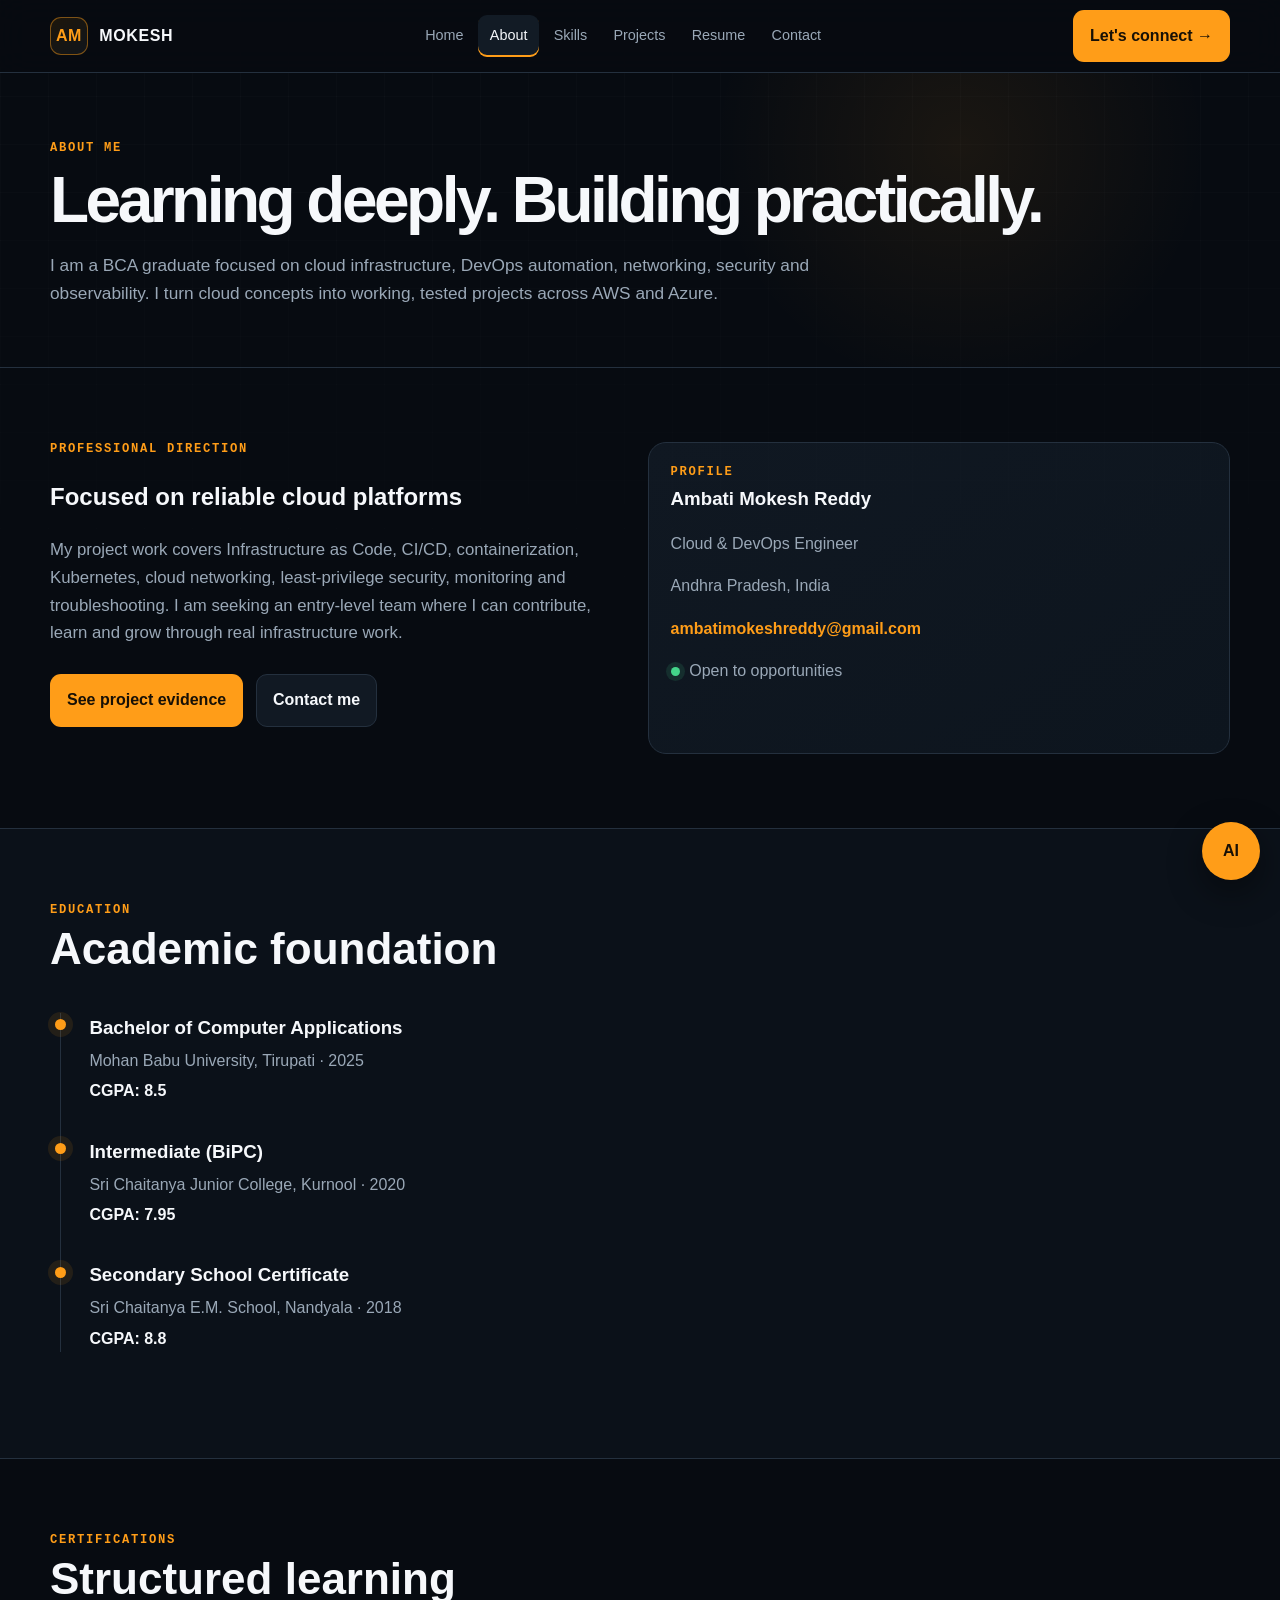
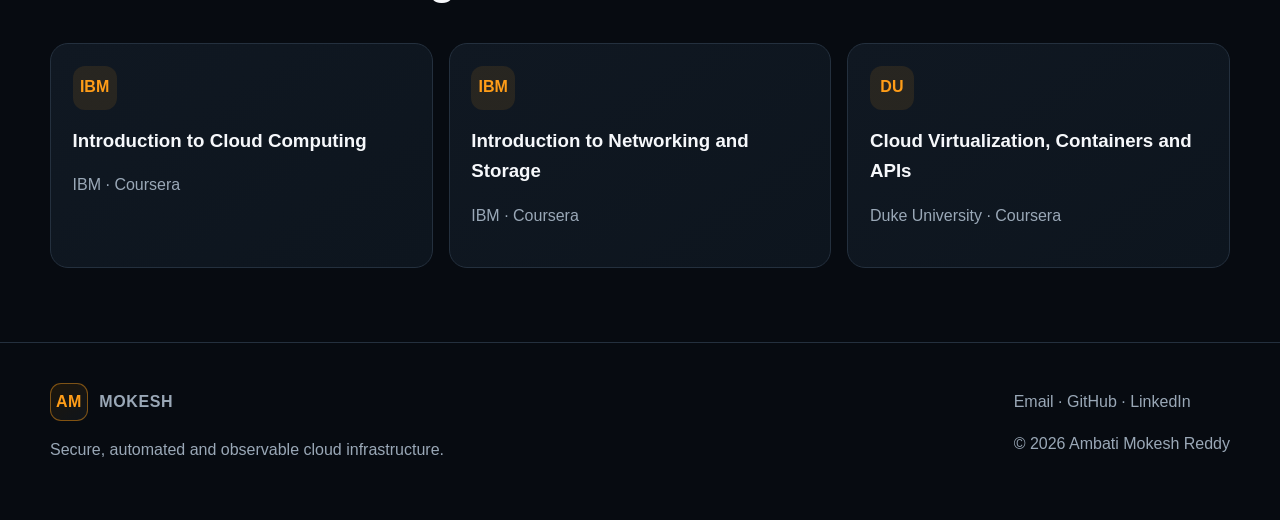
==== about.html @ e73422ec "portfolio" ====
<!doctype html><html lang="en"><head><meta charset="utf-8"><meta name="viewport" content="width=device-width,initial-scale=1"><title>About | Ambati Mokesh Reddy</title><meta name="description" content="About Ambati Mokesh Reddy, an entry-level Cloud and DevOps Engineer."><link rel="stylesheet" href="style.css"></head><body><div id="siteNav"></div><main id="main"><header class="page-head"><div class="container"><div class="eyebrow">About me</div><h1>Learning deeply. Building practically.</h1><p>I am a BCA graduate focused on cloud infrastructure, DevOps automation, networking, security and observability. I turn cloud concepts into working, tested projects across AWS and Azure.</p></div></header><section class="section"><div class="container grid-2"><div><div class="eyebrow">Professional direction</div><h2>Focused on reliable cloud platforms</h2><p class="lead">My project work covers Infrastructure as Code, CI/CD, containerization, Kubernetes, cloud networking, least-privilege security, monitoring and troubleshooting. I am seeking an entry-level team where I can contribute, learn and grow through real infrastructure work.</p><div class="actions"><a class="btn btn-primary" href="projects.html">See project evidence</a><a class="btn btn-ghost" href="contact.html">Contact me</a></div></div><div class="card"><div class="eyebrow">Profile</div><h3>Ambati Mokesh Reddy</h3><p>Cloud & DevOps Engineer</p><p>Andhra Pradesh, India</p><p><a class="text-link" href="mailto:ambatimokeshreddy@gmail.com">ambatimokeshreddy@gmail.com</a></p><p><span class="dot" style="display:inline-block;margin-right:.6rem"></span>Open to opportunities</p></div></div></section><section class="section alt"><div class="container"><div class="section-head"><div><div class="eyebrow">Education</div><h2>Academic foundation</h2></div></div><div class="timeline"><div class="timeline-item"><h3>Bachelor of Computer Applications</h3><p>Mohan Babu University, Tirupati · 2025</p><strong>CGPA: 8.5</strong></div><div class="timeline-item"><h3>Intermediate (BiPC)</h3><p>Sri Chaitanya Junior College, Kurnool · 2020</p><strong>CGPA: 7.95</strong></div><div class="timeline-item"><h3>Secondary School Certificate</h3><p>Sri Chaitanya E.M. School, Nandyala · 2018</p><strong>CGPA: 8.8</strong></div></div></div></section><section class="section"><div class="container"><div class="section-head"><div><div class="eyebrow">Certifications</div><h2>Structured learning</h2></div></div><div class="grid-3"><div class="card"><div class="icon">IBM</div><h3>Introduction to Cloud Computing</h3><p>IBM · Coursera</p></div><div class="card"><div class="icon">IBM</div><h3>Introduction to Networking and Storage</h3><p>IBM · Coursera</p></div><div class="card"><div class="icon">DU</div><h3>Cloud Virtualization, Containers and APIs</h3><p>Duke University · Coursera</p></div></div></div></section></main><div id="siteFooter"></div><script src="components.js"></script><script src="main.js"></script></body></html>
---- style.css ----
:root{--bg:#070b11;--bg2:#0b1119;--panel:#101822;--panel2:#131e2a;--text:#f6f8fb;--muted:#9aa8b7;--line:#24303e;--amber:#ff9d18;--amber2:#ffc15c;--green:#44d58a;--shadow:0 18px 60px rgba(0,0,0,.28);--radius:18px;--max:1180px}*{box-sizing:border-box}html{scroll-behavior:smooth}body{margin:0;background:var(--bg);color:var(--text);font:16px/1.65 Inter,Segoe UI,Arial,sans-serif;overflow-x:hidden}body:before{content:"";position:fixed;inset:0;pointer-events:none;background-image:linear-gradient(rgba(255,255,255,.018) 1px,transparent 1px),linear-gradient(90deg,rgba(255,255,255,.018) 1px,transparent 1px);background-size:48px 48px;mask-image:linear-gradient(to bottom,#000,transparent 80%)}a{color:inherit;text-decoration:none}img{max-width:100%}button,input,textarea,select{font:inherit}.skip{position:fixed;left:1rem;top:-5rem;background:var(--amber);color:#101010;padding:.7rem 1rem;z-index:999}.skip:focus{top:1rem}.container{width:min(var(--max),calc(100% - 2rem));margin:auto}.nav{position:sticky;top:0;z-index:100;background:rgba(7,11,17,.86);backdrop-filter:blur(16px);border-bottom:1px solid var(--line)}.nav-inner{height:72px;display:flex;align-items:center;justify-content:space-between}.brand{display:flex;align-items:center;gap:.7rem;font-weight:800;letter-spacing:.04em}.brand-mark{display:grid;place-items:center;width:38px;height:38px;border:1px solid rgba(255,157,24,.45);border-radius:11px;background:linear-gradient(145deg,#1d160b,#10151b);color:var(--amber)}.nav-links{display:flex;align-items:center;gap:.2rem}.nav-links a{color:var(--muted);padding:.55rem .72rem;border-radius:9px;font-size:.9rem}.nav-links a:hover,.nav-links a.active{color:var(--text);background:#121b25}.nav-links a.active{box-shadow:inset 0 -2px var(--amber)}.nav-cta,.btn{display:inline-flex;align-items:center;justify-content:center;gap:.5rem;border:1px solid transparent;border-radius:11px;padding:.76rem 1rem;font-weight:750;cursor:pointer;transition:.2s}.nav-cta,.btn-primary{background:var(--amber);color:#171006}.nav-cta:hover,.btn-primary:hover{background:var(--amber2);transform:translateY(-2px)}.btn-ghost{border-color:var(--line);background:#111923;color:var(--text)}.btn-ghost:hover{border-color:var(--amber);color:var(--amber)}.menu-btn{display:none;background:none;border:0;color:#fff;font-size:1.5rem}.intro{padding:74px 0 42px;border-bottom:1px solid var(--line)}.intro-grid{display:grid;grid-template-columns:1.4fr .8fr;gap:3rem;align-items:center}.eyebrow{color:var(--amber);font:700 .76rem/1.2 ui-monospace,SFMono-Regular,Menlo,monospace;letter-spacing:.14em;text-transform:uppercase}.intro h1,.page-head h1{font-size:clamp(2.45rem,6vw,5.4rem);line-height:1.02;letter-spacing:-.055em;margin:.8rem 0 1rem}.intro h1 span{color:var(--amber)}.role{font-size:clamp(1.15rem,2.5vw,1.75rem);font-weight:650}.role .typed{color:var(--amber2)}.lead{max-width:720px;color:var(--muted);font-size:1.05rem}.actions{display:flex;gap:.8rem;flex-wrap:wrap;margin:1.7rem 0}.availability{display:flex;gap:.55rem;align-items:center;color:#c8d3de;font-size:.92rem}.dot{width:9px;height:9px;border-radius:50%;background:var(--green);box-shadow:0 0 0 5px rgba(68,213,138,.12)}.console{background:linear-gradient(145deg,#111b26,#0b1118);border:1px solid var(--line);border-radius:var(--radius);padding:1.2rem;box-shadow:var(--shadow);font-family:ui-monospace,SFMono-Regular,Menlo,monospace}.console-top{display:flex;gap:.4rem;margin-bottom:1.1rem}.console-top i{width:9px;height:9px;border-radius:50%;background:#334050}.console-top i:first-child{background:#ff635d}.console-top i:nth-child(2){background:#f4bd4f}.console-top i:nth-child(3){background:#62c554}.console p{margin:.45rem 0;color:#b6c3cf}.console b{color:var(--green)}.console .prompt{color:var(--amber)}.section{padding:74px 0}.section.alt{background:var(--bg2);border-block:1px solid var(--line)}.section-head{display:flex;align-items:end;justify-content:space-between;gap:2rem;margin-bottom:2rem}.section-head h2{font-size:clamp(1.7rem,4vw,2.75rem);line-height:1.15;margin:.4rem 0}.section-head p{max-width:600px;color:var(--muted);margin:0}.metrics{display:grid;grid-template-columns:repeat(4,1fr);gap:1rem}.metric,.card{background:linear-gradient(145deg,var(--panel),#0d151e);border:1px solid var(--line);border-radius:var(--radius);padding:1.35rem}.metric strong{display:block;color:var(--amber);font-size:2rem;line-height:1.2}.metric span{color:var(--muted);font-size:.9rem}.grid-3{display:grid;grid-template-columns:repeat(3,1fr);gap:1rem}.grid-2{display:grid;grid-template-columns:repeat(2,1fr);gap:1rem}.card{transition:.25s}.card:hover{transform:translateY(-5px);border-color:#70491b}.icon{display:grid;place-items:center;width:44px;height:44px;border-radius:12px;background:rgba(255,157,24,.1);color:var(--amber);font-weight:900;margin-bottom:1rem}.card h3{margin:.3rem 0}.card p{color:var(--muted)}.tags{display:flex;flex-wrap:wrap;gap:.45rem}.tag{padding:.25rem .55rem;border:1px solid var(--line);border-radius:999px;color:#bec9d4;background:#0b121a;font-size:.76rem}.project-card{display:flex;flex-direction:column;min-height:100%}.project-card .project-top{min-height:126px;border-radius:13px;padding:1rem;margin-bottom:1rem;background:radial-gradient(circle at 80% 20%,rgba(255,157,24,.17),transparent 32%),linear-gradient(135deg,#111d2a,#0a1017);border:1px solid #273342;position:relative;overflow:hidden}.project-top:after{content:"";position:absolute;width:110px;height:110px;border:1px solid rgba(255,157,24,.25);border-radius:50%;right:-25px;top:-25px;box-shadow:0 0 0 18px rgba(255,157,24,.025),0 0 0 36px rgba(255,157,24,.018)}.project-code{font-family:ui-monospace,monospace;color:var(--amber);font-size:.8rem}.project-card .links{display:flex;gap:.7rem;margin-top:auto;padding-top:1rem}.text-link{color:var(--amber);font-weight:750}.proof{display:flex;gap:.8rem;align-items:flex-start}.proof .check{color:var(--green);font-weight:900}.page-head{padding:68px 0 42px;background:radial-gradient(circle at 75% 25%,rgba(255,157,24,.08),transparent 25%);border-bottom:1px solid var(--line)}.page-head h1{font-size:clamp(2.5rem,5vw,4.5rem)}.page-head p{max-width:760px;color:var(--muted);font-size:1.08rem}.timeline{border-left:1px solid var(--line);margin-left:.6rem;padding-left:1.8rem}.timeline-item{position:relative;margin-bottom:2rem}.timeline-item:before{content:"";position:absolute;left:-2.18rem;top:.4rem;width:11px;height:11px;border-radius:50%;background:var(--amber);box-shadow:0 0 0 7px rgba(255,157,24,.1)}.timeline-item h3{margin:0}.timeline-item p{color:var(--muted);margin:.25rem 0}.filters{display:flex;flex-wrap:wrap;gap:.55rem;margin-bottom:1.5rem}.filter{border:1px solid var(--line);background:#0d151e;color:var(--muted);padding:.55rem .85rem;border-radius:999px;cursor:pointer}.filter.active,.filter:hover{background:var(--amber);color:#1a1003;border-color:var(--amber)}.skill-group h2{font-size:1.1rem}.skill-list{display:flex;flex-wrap:wrap;gap:.6rem}.skill{background:#0c141d;border:1px solid var(--line);padding:.55rem .7rem;border-radius:9px;color:#ccd5de}.search{width:100%;background:#0b121a;border:1px solid var(--line);color:#fff;border-radius:12px;padding:.85rem 1rem;margin-bottom:1.5rem}.resume-frame{width:100%;height:740px;border:1px solid var(--line);border-radius:var(--radius);background:#fff}.form{display:grid;gap:1rem}.field{display:grid;gap:.4rem}.field label{font-weight:700}.field input,.field textarea,.field select{width:100%;background:#0b121a;color:#fff;border:1px solid var(--line);border-radius:10px;padding:.8rem}.field input:focus,.field textarea:focus,.field select:focus{outline:2px solid var(--amber);outline-offset:2px}.field textarea{min-height:150px;resize:vertical}.contact-list{display:grid;gap:.8rem}.contact-row{padding:1rem;background:#0b121a;border:1px solid var(--line);border-radius:12px}.footer{padding:40px 0;border-top:1px solid var(--line);color:var(--muted)}.footer-grid{display:flex;justify-content:space-between;gap:2rem;align-items:center}.reveal{opacity:0;transform:translateY(18px);transition:.6s}.reveal.visible{opacity:1;transform:none}.assistant-btn{position:fixed;right:20px;bottom:20px;width:58px;height:58px;border:0;border-radius:50%;background:var(--amber);color:#181006;font-weight:900;box-shadow:0 12px 35px rgba(0,0,0,.45);cursor:pointer;z-index:80}.assistant{position:fixed;right:20px;bottom:88px;width:min(360px,calc(100vw - 28px));background:#0d151e;border:1px solid var(--line);border-radius:18px;box-shadow:var(--shadow);z-index:80;display:none;overflow:hidden}.assistant.open{display:block}.assistant-head{display:flex;justify-content:space-between;padding:1rem;background:#111c28;border-bottom:1px solid var(--line)}.assistant-body{padding:1rem;max-height:280px;overflow:auto}.bubble{background:#162230;border-radius:12px 12px 12px 3px;padding:.75rem;margin-bottom:.7rem;color:#d6dee6}.chips{display:flex;flex-wrap:wrap;gap:.4rem}.chip{border:1px solid #70491b;background:#15120e;color:var(--amber2);padding:.4rem .6rem;border-radius:999px;cursor:pointer;font-size:.78rem}.assistant-close{background:none;border:0;color:#fff;cursor:pointer}.toast{position:fixed;left:50%;bottom:25px;transform:translate(-50%,30px);opacity:0;background:#172332;border:1px solid var(--line);padding:.75rem 1rem;border-radius:10px;transition:.25s;z-index:120}.toast.show{opacity:1;transform:translate(-50%,0)}@media(max-width:900px){.intro-grid,.grid-3{grid-template-columns:1fr}.grid-2{grid-template-columns:1fr}.metrics{grid-template-columns:repeat(2,1fr)}.nav-links{position:fixed;inset:72px 0 auto 0;background:#080d14;border-bottom:1px solid var(--line);padding:1rem;display:none;flex-direction:column;align-items:stretch}.nav-links.open{display:flex}.nav-cta{display:none}.menu-btn{display:block}.intro{padding-top:48px}.console{max-width:620px}.section-head{align-items:start;flex-direction:column}.resume-frame{height:550px}}@media(max-width:560px){.metrics{grid-template-columns:1fr}.intro h1{font-size:2.6rem}.section{padding:54px 0}.footer-grid{align-items:flex-start;flex-direction:column}.actions .btn{width:100%}}@media(prefers-reduced-motion:reduce){*{scroll-behavior:auto!important;transition:none!important;animation:none!important}.reveal{opacity:1;transform:none}}
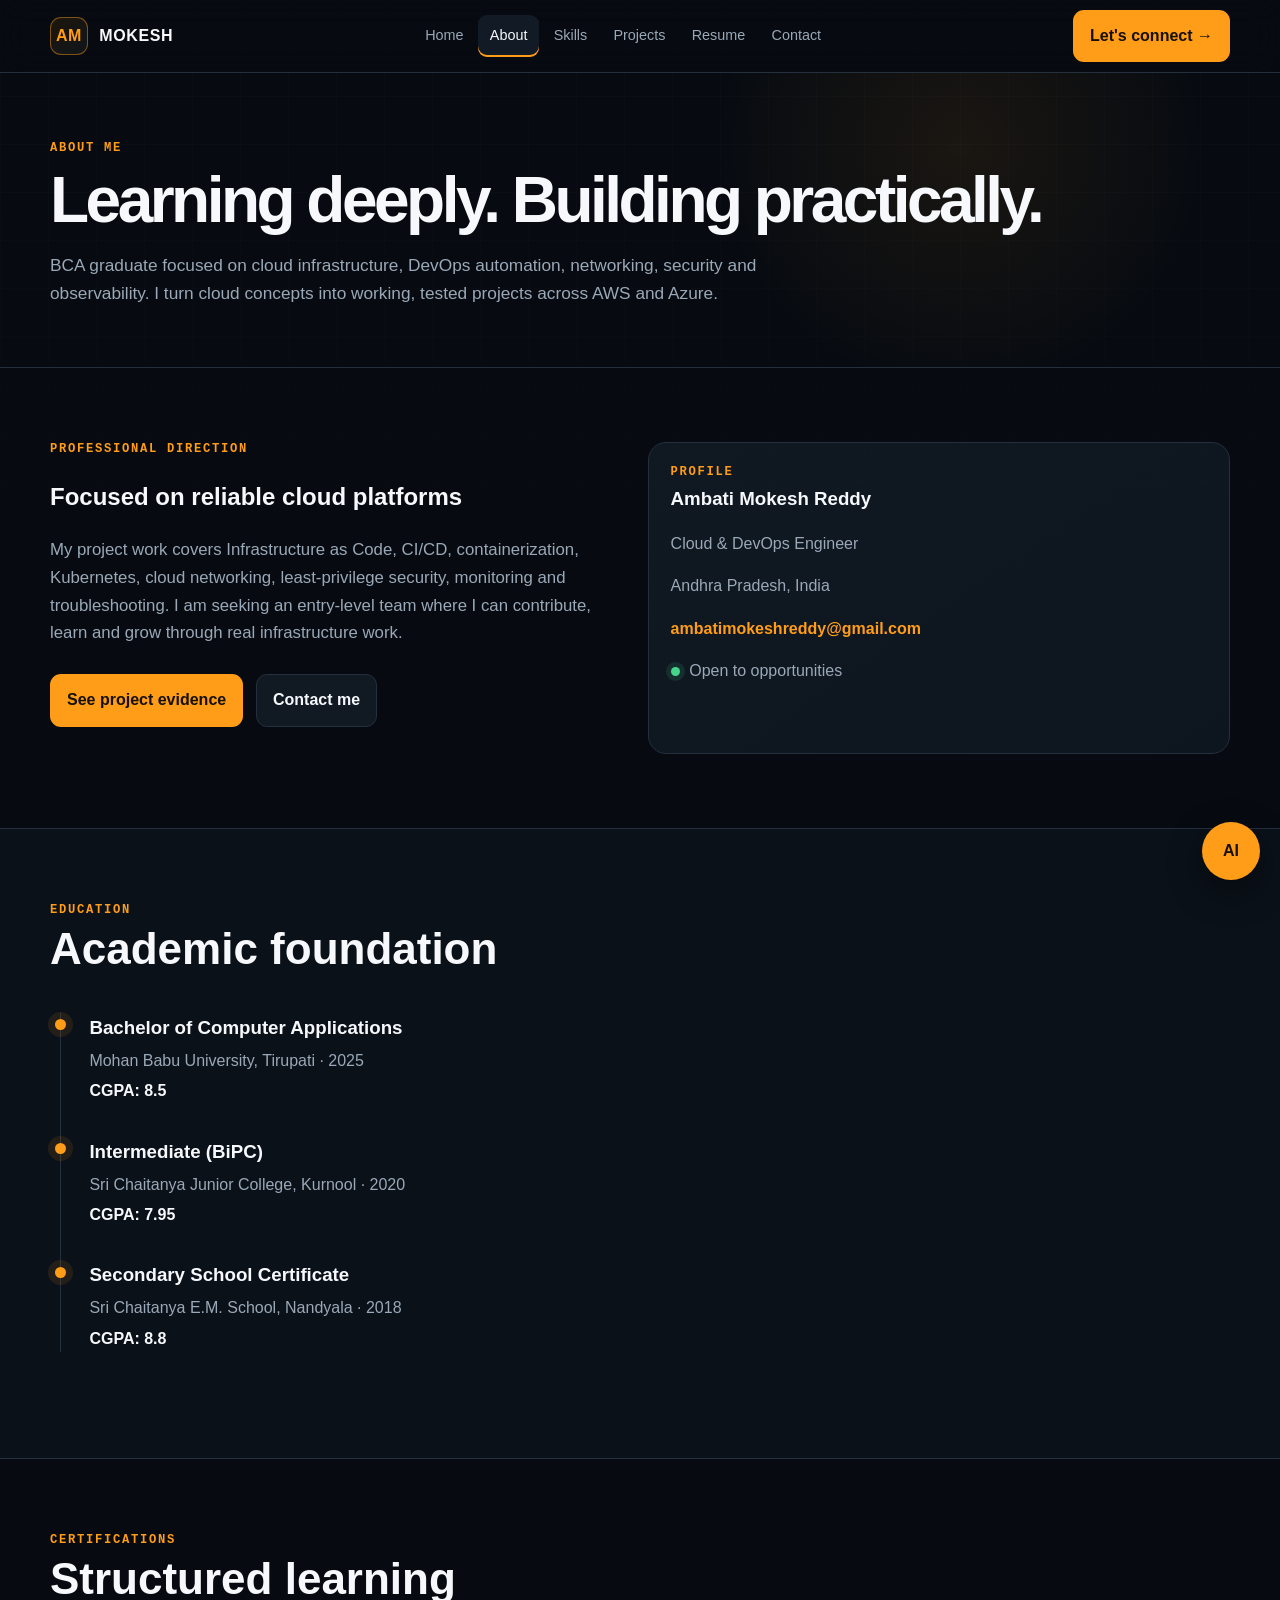
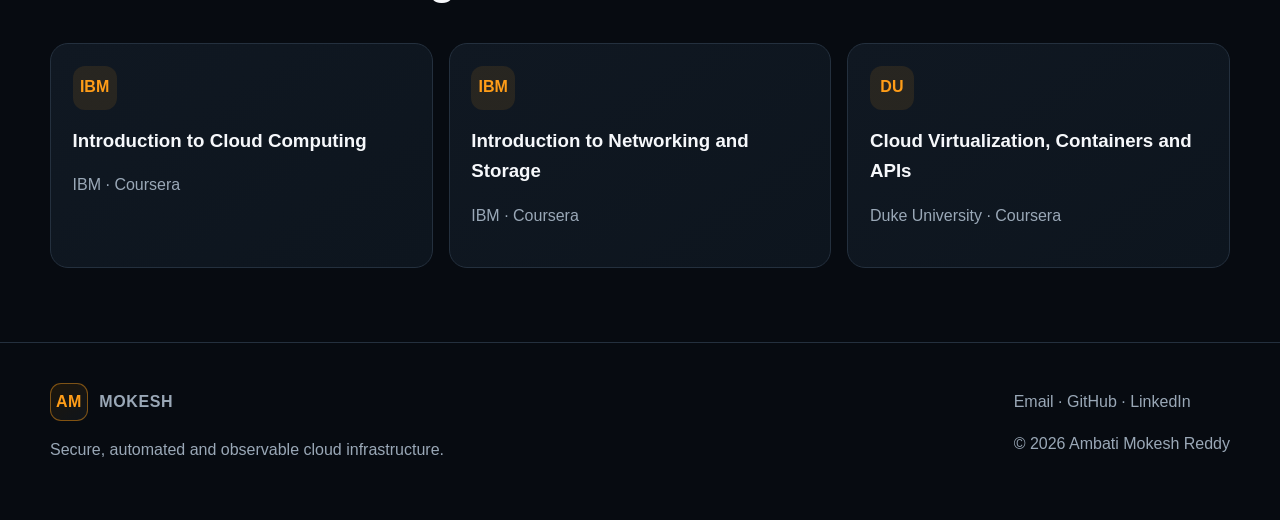
==== commit c87e485e: "Update about.html" ====
--- a/about.html
+++ b/about.html
@@ -1 +1 @@
-<!doctype html><html lang="en"><head><meta charset="utf-8"><meta name="viewport" content="width=device-width,initial-scale=1"><title>About | Ambati Mokesh Reddy</title><meta name="description" content="About Ambati Mokesh Reddy, an entry-level Cloud and DevOps Engineer."><link rel="stylesheet" href="style.css"></head><body><div id="siteNav"></div><main id="main"><header class="page-head"><div class="container"><div class="eyebrow">About me</div><h1>Learning deeply. Building practically.</h1><p>I am a BCA graduate focused on cloud infrastructure, DevOps automation, networking, security and observability. I turn cloud concepts into working, tested projects across AWS and Azure.</p></div></header><section class="section"><div class="container grid-2"><div><div class="eyebrow">Professional direction</div><h2>Focused on reliable cloud platforms</h2><p class="lead">My project work covers Infrastructure as Code, CI/CD, containerization, Kubernetes, cloud networking, least-privilege security, monitoring and troubleshooting. I am seeking an entry-level team where I can contribute, learn and grow through real infrastructure work.</p><div class="actions"><a class="btn btn-primary" href="projects.html">See project evidence</a><a class="btn btn-ghost" href="contact.html">Contact me</a></div></div><div class="card"><div class="eyebrow">Profile</div><h3>Ambati Mokesh Reddy</h3><p>Cloud & DevOps Engineer</p><p>Andhra Pradesh, India</p><p><a class="text-link" href="mailto:ambatimokeshreddy@gmail.com">ambatimokeshreddy@gmail.com</a></p><p><span class="dot" style="display:inline-block;margin-right:.6rem"></span>Open to opportunities</p></div></div></section><section class="section alt"><div class="container"><div class="section-head"><div><div class="eyebrow">Education</div><h2>Academic foundation</h2></div></div><div class="timeline"><div class="timeline-item"><h3>Bachelor of Computer Applications</h3><p>Mohan Babu University, Tirupati · 2025</p><strong>CGPA: 8.5</strong></div><div class="timeline-item"><h3>Intermediate (BiPC)</h3><p>Sri Chaitanya Junior College, Kurnool · 2020</p><strong>CGPA: 7.95</strong></div><div class="timeline-item"><h3>Secondary School Certificate</h3><p>Sri Chaitanya E.M. School, Nandyala · 2018</p><strong>CGPA: 8.8</strong></div></div></div></section><section class="section"><div class="container"><div class="section-head"><div><div class="eyebrow">Certifications</div><h2>Structured learning</h2></div></div><div class="grid-3"><div class="card"><div class="icon">IBM</div><h3>Introduction to Cloud Computing</h3><p>IBM · Coursera</p></div><div class="card"><div class="icon">IBM</div><h3>Introduction to Networking and Storage</h3><p>IBM · Coursera</p></div><div class="card"><div class="icon">DU</div><h3>Cloud Virtualization, Containers and APIs</h3><p>Duke University · Coursera</p></div></div></div></section></main><div id="siteFooter"></div><script src="components.js"></script><script src="main.js"></script></body></html>
+<!doctype html><html lang="en"><head><meta charset="utf-8"><meta name="viewport" content="width=device-width,initial-scale=1"><title>About | Ambati Mokesh Reddy</title><meta name="description" content="About Ambati Mokesh Reddy, an entry-level Cloud and DevOps Engineer."><link rel="stylesheet" href="style.css"></head><body><div id="siteNav"></div><main id="main"><header class="page-head"><div class="container"><div class="eyebrow">About me</div><h1>Learning deeply. Building practically.</h1><p>BCA graduate focused on cloud infrastructure, DevOps automation, networking, security and observability. I turn cloud concepts into working, tested projects across AWS and Azure.</p></div></header><section class="section"><div class="container grid-2"><div><div class="eyebrow">Professional direction</div><h2>Focused on reliable cloud platforms</h2><p class="lead">My project work covers Infrastructure as Code, CI/CD, containerization, Kubernetes, cloud networking, least-privilege security, monitoring and troubleshooting. I am seeking an entry-level team where I can contribute, learn and grow through real infrastructure work.</p><div class="actions"><a class="btn btn-primary" href="projects.html">See project evidence</a><a class="btn btn-ghost" href="contact.html">Contact me</a></div></div><div class="card"><div class="eyebrow">Profile</div><h3>Ambati Mokesh Reddy</h3><p>Cloud & DevOps Engineer</p><p>Andhra Pradesh, India</p><p><a class="text-link" href="mailto:ambatimokeshreddy@gmail.com">ambatimokeshreddy@gmail.com</a></p><p><span class="dot" style="display:inline-block;margin-right:.6rem"></span>Open to opportunities</p></div></div></section><section class="section alt"><div class="container"><div class="section-head"><div><div class="eyebrow">Education</div><h2>Academic foundation</h2></div></div><div class="timeline"><div class="timeline-item"><h3>Bachelor of Computer Applications</h3><p>Mohan Babu University, Tirupati · 2025</p><strong>CGPA: 8.5</strong></div><div class="timeline-item"><h3>Intermediate (BiPC)</h3><p>Sri Chaitanya Junior College, Kurnool · 2020</p><strong>CGPA: 7.95</strong></div><div class="timeline-item"><h3>Secondary School Certificate</h3><p>Sri Chaitanya E.M. School, Nandyala · 2018</p><strong>CGPA: 8.8</strong></div></div></div></section><section class="section"><div class="container"><div class="section-head"><div><div class="eyebrow">Certifications</div><h2>Structured learning</h2></div></div><div class="grid-3"><div class="card"><div class="icon">IBM</div><h3>Introduction to Cloud Computing</h3><p>IBM · Coursera</p></div><div class="card"><div class="icon">IBM</div><h3>Introduction to Networking and Storage</h3><p>IBM · Coursera</p></div><div class="card"><div class="icon">DU</div><h3>Cloud Virtualization, Containers and APIs</h3><p>Duke University · Coursera</p></div></div></div></section></main><div id="siteFooter"></div><script src="components.js"></script><script src="main.js"></script></body></html>
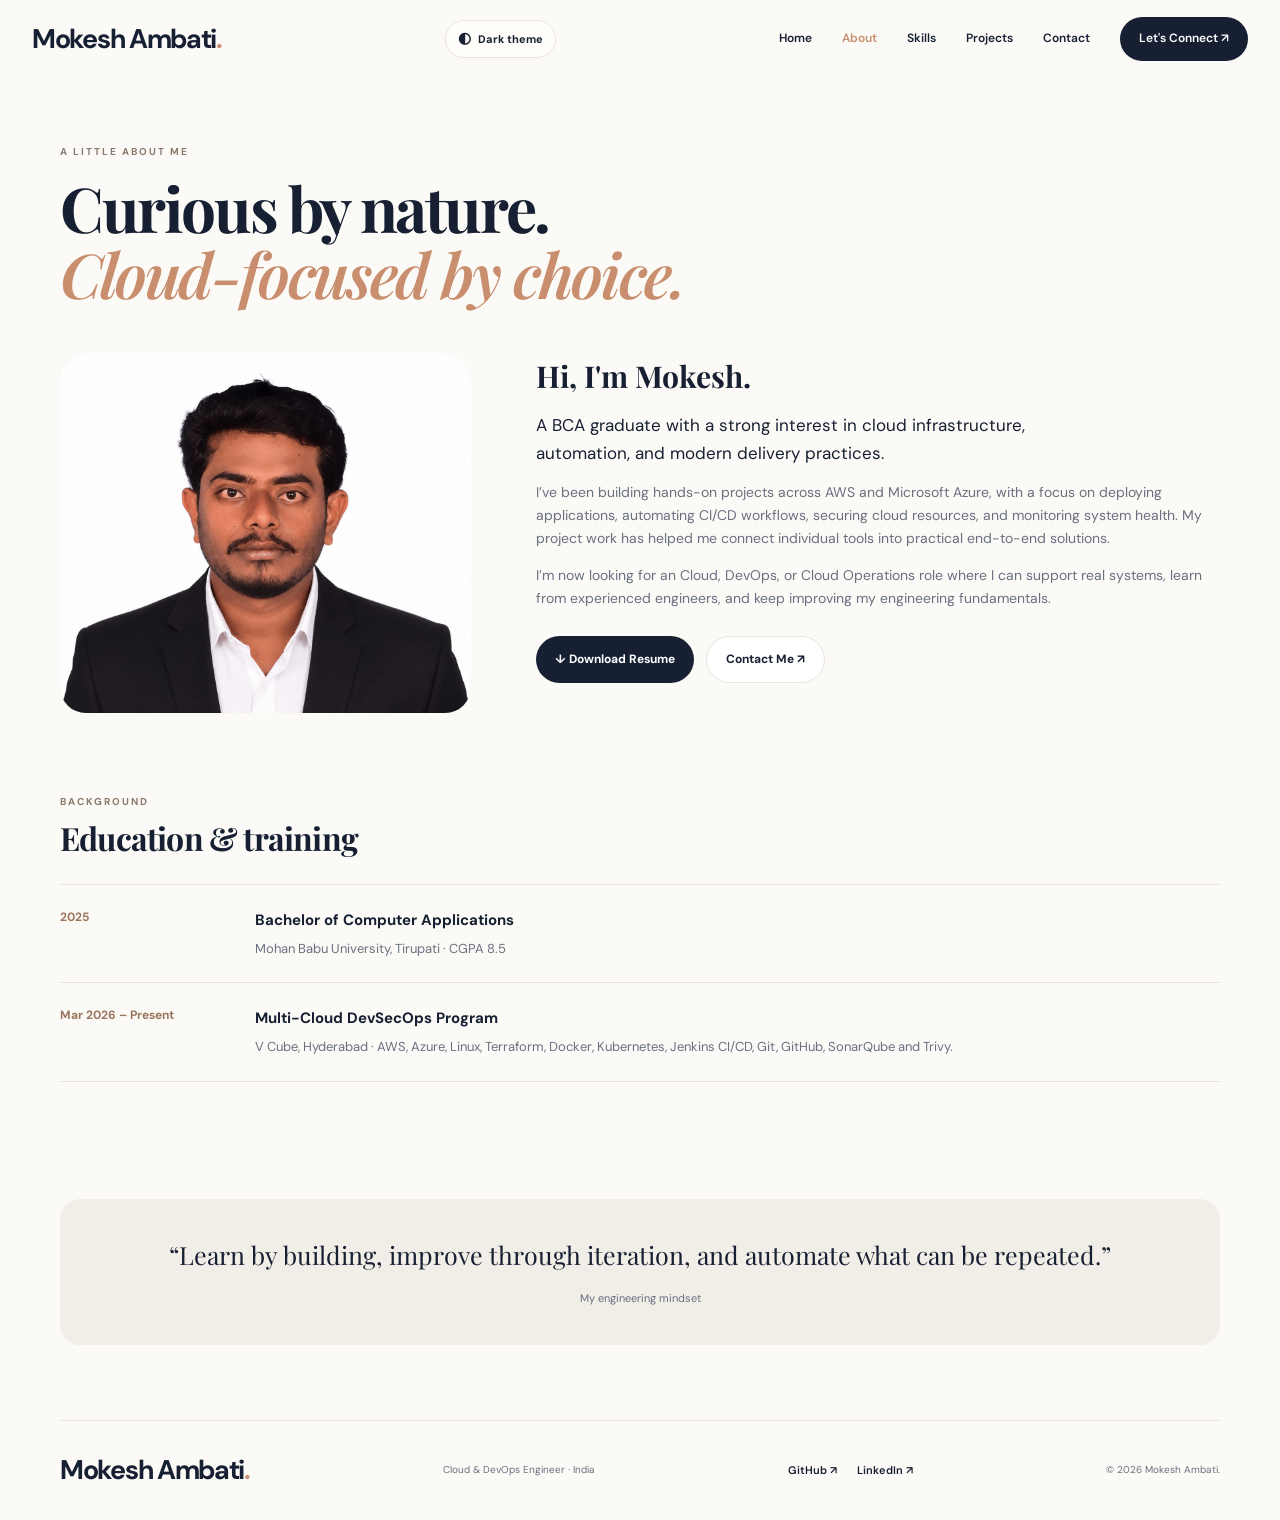
==== commit 641c3aa2: "portfolio" ====
--- a/about.html
+++ b/about.html
@@ -1 +1,6 @@
-<!doctype html><html lang="en"><head><meta charset="utf-8"><meta name="viewport" content="width=device-width,initial-scale=1"><title>About | Ambati Mokesh Reddy</title><meta name="description" content="About Ambati Mokesh Reddy, an entry-level Cloud and DevOps Engineer."><link rel="stylesheet" href="style.css"></head><body><div id="siteNav"></div><main id="main"><header class="page-head"><div class="container"><div class="eyebrow">About me</div><h1>Learning deeply. Building practically.</h1><p>BCA graduate focused on cloud infrastructure, DevOps automation, networking, security and observability. I turn cloud concepts into working, tested projects across AWS and Azure.</p></div></header><section class="section"><div class="container grid-2"><div><div class="eyebrow">Professional direction</div><h2>Focused on reliable cloud platforms</h2><p class="lead">My project work covers Infrastructure as Code, CI/CD, containerization, Kubernetes, cloud networking, least-privilege security, monitoring and troubleshooting. I am seeking an entry-level team where I can contribute, learn and grow through real infrastructure work.</p><div class="actions"><a class="btn btn-primary" href="projects.html">See project evidence</a><a class="btn btn-ghost" href="contact.html">Contact me</a></div></div><div class="card"><div class="eyebrow">Profile</div><h3>Ambati Mokesh Reddy</h3><p>Cloud & DevOps Engineer</p><p>Andhra Pradesh, India</p><p><a class="text-link" href="mailto:ambatimokeshreddy@gmail.com">ambatimokeshreddy@gmail.com</a></p><p><span class="dot" style="display:inline-block;margin-right:.6rem"></span>Open to opportunities</p></div></div></section><section class="section alt"><div class="container"><div class="section-head"><div><div class="eyebrow">Education</div><h2>Academic foundation</h2></div></div><div class="timeline"><div class="timeline-item"><h3>Bachelor of Computer Applications</h3><p>Mohan Babu University, Tirupati · 2025</p><strong>CGPA: 8.5</strong></div><div class="timeline-item"><h3>Intermediate (BiPC)</h3><p>Sri Chaitanya Junior College, Kurnool · 2020</p><strong>CGPA: 7.95</strong></div><div class="timeline-item"><h3>Secondary School Certificate</h3><p>Sri Chaitanya E.M. School, Nandyala · 2018</p><strong>CGPA: 8.8</strong></div></div></div></section><section class="section"><div class="container"><div class="section-head"><div><div class="eyebrow">Certifications</div><h2>Structured learning</h2></div></div><div class="grid-3"><div class="card"><div class="icon">IBM</div><h3>Introduction to Cloud Computing</h3><p>IBM · Coursera</p></div><div class="card"><div class="icon">IBM</div><h3>Introduction to Networking and Storage</h3><p>IBM · Coursera</p></div><div class="card"><div class="icon">DU</div><h3>Cloud Virtualization, Containers and APIs</h3><p>Duke University · Coursera</p></div></div></div></section></main><div id="siteFooter"></div><script src="components.js"></script><script src="main.js"></script></body></html>
+<!DOCTYPE html><html lang="en"><head><meta charset="UTF-8"><meta name="viewport" content="width=device-width,initial-scale=1"><title>About | Mokesh Ambati</title><link href="https://fonts.googleapis.com/css2?family=DM+Sans:wght@400;500;600;700&family=Playfair+Display:wght@600;700&display=swap" rel="stylesheet"><link rel="stylesheet" href="style.css"><script src="main.js" defer></script></head><body>
+<header class="site-header"><a class="brand" href="index.html">Mokesh Ambati<span>.</span></a><button class="theme-toggle" type="button" aria-label="Switch to dark theme" title="Switch theme"><span class="theme-icon">◐</span><span class="theme-label">Dark theme</span></button><button class="menu-toggle" aria-label="Toggle navigation" aria-expanded="false">☰</button><nav class="nav"><a href="index.html">Home</a><a class="active" href="about.html">About</a><a href="skills.html">Skills</a><a href="projects.html">Projects</a><a href="contact.html">Contact</a><a class="nav-cta" href="contact.html">Let's Connect ↗</a></nav></header>
+<main class="wrap page-main"><span class="eyebrow">A LITTLE ABOUT ME</span><h1 class="page-title">Curious by nature.<br><em>Cloud-focused by choice.</em></h1><div class="about-layout"><div class="about-photo"><img src="profile.png" alt="Mokesh Ambati" class="profile-photo" ></div><div><h2>Hi, I'm Mokesh.</h2><p class="lead">A BCA graduate with a strong interest in cloud infrastructure, automation, and modern delivery practices.</p><p>I’ve been building hands-on projects across AWS and Microsoft Azure, with a focus on deploying applications, automating CI/CD workflows, securing cloud resources, and monitoring system health. My project work has helped me connect individual tools into practical end-to-end solutions.</p><p>I’m now looking for an Cloud, DevOps, or Cloud Operations role where I can support real systems, learn from experienced engineers, and keep improving my engineering fundamentals.</p><div class="actions"><a class="btn btn-dark" href="Ambati-Mokesh-Reddy-Resume.pdf" download>↓ Download Resume</a><a class="btn btn-light" href="contact.html">Contact Me ↗</a></div></div></div>
+<section class="section"><div class="section-heading"><div><span class="eyebrow">BACKGROUND</span><h2>Education &amp; training</h2></div></div><div class="timeline"><article><span class="timeline-date">2025</span><div><h3>Bachelor of Computer Applications</h3><p>Mohan Babu University, Tirupati · CGPA 8.5</p></div></article><article><span class="timeline-date">Mar 2026 – Present</span><div><h3>Multi-Cloud DevSecOps Program</h3><p>V Cube, Hyderabad · AWS, Azure, Linux, Terraform, Docker, Kubernetes, Jenkins CI/CD, Git, GitHub, SonarQube and Trivy.</p></div></article></div></section>
+<section class="quote-panel"><p>“Learn by building, improve through iteration, and automate what can be repeated.”</p><span>My engineering mindset</span></section></main>
+<footer class="footer wrap"><a class="brand" href="index.html">Mokesh Ambati<span>.</span></a><span>Cloud &amp; DevOps Engineer · India</span><div class="footer-links"><a href="https://github.com/ambatimokesh" target="_blank" rel="noreferrer">GitHub ↗</a><a href="https://www.linkedin.com/in/mokeshambati/" target="_blank" rel="noreferrer">LinkedIn ↗</a></div><small>© <span class="year"></span> Mokesh Ambati.</small></footer></body></html>
--- a/style.css
+++ b/style.css
@@ -1 +1,59 @@
-:root{--bg:#070b11;--bg2:#0b1119;--panel:#101822;--panel2:#131e2a;--text:#f6f8fb;--muted:#9aa8b7;--line:#24303e;--amber:#ff9d18;--amber2:#ffc15c;--green:#44d58a;--shadow:0 18px 60px rgba(0,0,0,.28);--radius:18px;--max:1180px}*{box-sizing:border-box}html{scroll-behavior:smooth}body{margin:0;background:var(--bg);color:var(--text);font:16px/1.65 Inter,Segoe UI,Arial,sans-serif;overflow-x:hidden}body:before{content:"";position:fixed;inset:0;pointer-events:none;background-image:linear-gradient(rgba(255,255,255,.018) 1px,transparent 1px),linear-gradient(90deg,rgba(255,255,255,.018) 1px,transparent 1px);background-size:48px 48px;mask-image:linear-gradient(to bottom,#000,transparent 80%)}a{color:inherit;text-decoration:none}img{max-width:100%}button,input,textarea,select{font:inherit}.skip{position:fixed;left:1rem;top:-5rem;background:var(--amber);color:#101010;padding:.7rem 1rem;z-index:999}.skip:focus{top:1rem}.container{width:min(var(--max),calc(100% - 2rem));margin:auto}.nav{position:sticky;top:0;z-index:100;background:rgba(7,11,17,.86);backdrop-filter:blur(16px);border-bottom:1px solid var(--line)}.nav-inner{height:72px;display:flex;align-items:center;justify-content:space-between}.brand{display:flex;align-items:center;gap:.7rem;font-weight:800;letter-spacing:.04em}.brand-mark{display:grid;place-items:center;width:38px;height:38px;border:1px solid rgba(255,157,24,.45);border-radius:11px;background:linear-gradient(145deg,#1d160b,#10151b);color:var(--amber)}.nav-links{display:flex;align-items:center;gap:.2rem}.nav-links a{color:var(--muted);padding:.55rem .72rem;border-radius:9px;font-size:.9rem}.nav-links a:hover,.nav-links a.active{color:var(--text);background:#121b25}.nav-links a.active{box-shadow:inset 0 -2px var(--amber)}.nav-cta,.btn{display:inline-flex;align-items:center;justify-content:center;gap:.5rem;border:1px solid transparent;border-radius:11px;padding:.76rem 1rem;font-weight:750;cursor:pointer;transition:.2s}.nav-cta,.btn-primary{background:var(--amber);color:#171006}.nav-cta:hover,.btn-primary:hover{background:var(--amber2);transform:translateY(-2px)}.btn-ghost{border-color:var(--line);background:#111923;color:var(--text)}.btn-ghost:hover{border-color:var(--amber);color:var(--amber)}.menu-btn{display:none;background:none;border:0;color:#fff;font-size:1.5rem}.intro{padding:74px 0 42px;border-bottom:1px solid var(--line)}.intro-grid{display:grid;grid-template-columns:1.4fr .8fr;gap:3rem;align-items:center}.eyebrow{color:var(--amber);font:700 .76rem/1.2 ui-monospace,SFMono-Regular,Menlo,monospace;letter-spacing:.14em;text-transform:uppercase}.intro h1,.page-head h1{font-size:clamp(2.45rem,6vw,5.4rem);line-height:1.02;letter-spacing:-.055em;margin:.8rem 0 1rem}.intro h1 span{color:var(--amber)}.role{font-size:clamp(1.15rem,2.5vw,1.75rem);font-weight:650}.role .typed{color:var(--amber2)}.lead{max-width:720px;color:var(--muted);font-size:1.05rem}.actions{display:flex;gap:.8rem;flex-wrap:wrap;margin:1.7rem 0}.availability{display:flex;gap:.55rem;align-items:center;color:#c8d3de;font-size:.92rem}.dot{width:9px;height:9px;border-radius:50%;background:var(--green);box-shadow:0 0 0 5px rgba(68,213,138,.12)}.console{background:linear-gradient(145deg,#111b26,#0b1118);border:1px solid var(--line);border-radius:var(--radius);padding:1.2rem;box-shadow:var(--shadow);font-family:ui-monospace,SFMono-Regular,Menlo,monospace}.console-top{display:flex;gap:.4rem;margin-bottom:1.1rem}.console-top i{width:9px;height:9px;border-radius:50%;background:#334050}.console-top i:first-child{background:#ff635d}.console-top i:nth-child(2){background:#f4bd4f}.console-top i:nth-child(3){background:#62c554}.console p{margin:.45rem 0;color:#b6c3cf}.console b{color:var(--green)}.console .prompt{color:var(--amber)}.section{padding:74px 0}.section.alt{background:var(--bg2);border-block:1px solid var(--line)}.section-head{display:flex;align-items:end;justify-content:space-between;gap:2rem;margin-bottom:2rem}.section-head h2{font-size:clamp(1.7rem,4vw,2.75rem);line-height:1.15;margin:.4rem 0}.section-head p{max-width:600px;color:var(--muted);margin:0}.metrics{display:grid;grid-template-columns:repeat(4,1fr);gap:1rem}.metric,.card{background:linear-gradient(145deg,var(--panel),#0d151e);border:1px solid var(--line);border-radius:var(--radius);padding:1.35rem}.metric strong{display:block;color:var(--amber);font-size:2rem;line-height:1.2}.metric span{color:var(--muted);font-size:.9rem}.grid-3{display:grid;grid-template-columns:repeat(3,1fr);gap:1rem}.grid-2{display:grid;grid-template-columns:repeat(2,1fr);gap:1rem}.card{transition:.25s}.card:hover{transform:translateY(-5px);border-color:#70491b}.icon{display:grid;place-items:center;width:44px;height:44px;border-radius:12px;background:rgba(255,157,24,.1);color:var(--amber);font-weight:900;margin-bottom:1rem}.card h3{margin:.3rem 0}.card p{color:var(--muted)}.tags{display:flex;flex-wrap:wrap;gap:.45rem}.tag{padding:.25rem .55rem;border:1px solid var(--line);border-radius:999px;color:#bec9d4;background:#0b121a;font-size:.76rem}.project-card{display:flex;flex-direction:column;min-height:100%}.project-card .project-top{min-height:126px;border-radius:13px;padding:1rem;margin-bottom:1rem;background:radial-gradient(circle at 80% 20%,rgba(255,157,24,.17),transparent 32%),linear-gradient(135deg,#111d2a,#0a1017);border:1px solid #273342;position:relative;overflow:hidden}.project-top:after{content:"";position:absolute;width:110px;height:110px;border:1px solid rgba(255,157,24,.25);border-radius:50%;right:-25px;top:-25px;box-shadow:0 0 0 18px rgba(255,157,24,.025),0 0 0 36px rgba(255,157,24,.018)}.project-code{font-family:ui-monospace,monospace;color:var(--amber);font-size:.8rem}.project-card .links{display:flex;gap:.7rem;margin-top:auto;padding-top:1rem}.text-link{color:var(--amber);font-weight:750}.proof{display:flex;gap:.8rem;align-items:flex-start}.proof .check{color:var(--green);font-weight:900}.page-head{padding:68px 0 42px;background:radial-gradient(circle at 75% 25%,rgba(255,157,24,.08),transparent 25%);border-bottom:1px solid var(--line)}.page-head h1{font-size:clamp(2.5rem,5vw,4.5rem)}.page-head p{max-width:760px;color:var(--muted);font-size:1.08rem}.timeline{border-left:1px solid var(--line);margin-left:.6rem;padding-left:1.8rem}.timeline-item{position:relative;margin-bottom:2rem}.timeline-item:before{content:"";position:absolute;left:-2.18rem;top:.4rem;width:11px;height:11px;border-radius:50%;background:var(--amber);box-shadow:0 0 0 7px rgba(255,157,24,.1)}.timeline-item h3{margin:0}.timeline-item p{color:var(--muted);margin:.25rem 0}.filters{display:flex;flex-wrap:wrap;gap:.55rem;margin-bottom:1.5rem}.filter{border:1px solid var(--line);background:#0d151e;color:var(--muted);padding:.55rem .85rem;border-radius:999px;cursor:pointer}.filter.active,.filter:hover{background:var(--amber);color:#1a1003;border-color:var(--amber)}.skill-group h2{font-size:1.1rem}.skill-list{display:flex;flex-wrap:wrap;gap:.6rem}.skill{background:#0c141d;border:1px solid var(--line);padding:.55rem .7rem;border-radius:9px;color:#ccd5de}.search{width:100%;background:#0b121a;border:1px solid var(--line);color:#fff;border-radius:12px;padding:.85rem 1rem;margin-bottom:1.5rem}.resume-frame{width:100%;height:740px;border:1px solid var(--line);border-radius:var(--radius);background:#fff}.form{display:grid;gap:1rem}.field{display:grid;gap:.4rem}.field label{font-weight:700}.field input,.field textarea,.field select{width:100%;background:#0b121a;color:#fff;border:1px solid var(--line);border-radius:10px;padding:.8rem}.field input:focus,.field textarea:focus,.field select:focus{outline:2px solid var(--amber);outline-offset:2px}.field textarea{min-height:150px;resize:vertical}.contact-list{display:grid;gap:.8rem}.contact-row{padding:1rem;background:#0b121a;border:1px solid var(--line);border-radius:12px}.footer{padding:40px 0;border-top:1px solid var(--line);color:var(--muted)}.footer-grid{display:flex;justify-content:space-between;gap:2rem;align-items:center}.reveal{opacity:0;transform:translateY(18px);transition:.6s}.reveal.visible{opacity:1;transform:none}.assistant-btn{position:fixed;right:20px;bottom:20px;width:58px;height:58px;border:0;border-radius:50%;background:var(--amber);color:#181006;font-weight:900;box-shadow:0 12px 35px rgba(0,0,0,.45);cursor:pointer;z-index:80}.assistant{position:fixed;right:20px;bottom:88px;width:min(360px,calc(100vw - 28px));background:#0d151e;border:1px solid var(--line);border-radius:18px;box-shadow:var(--shadow);z-index:80;display:none;overflow:hidden}.assistant.open{display:block}.assistant-head{display:flex;justify-content:space-between;padding:1rem;background:#111c28;border-bottom:1px solid var(--line)}.assistant-body{padding:1rem;max-height:280px;overflow:auto}.bubble{background:#162230;border-radius:12px 12px 12px 3px;padding:.75rem;margin-bottom:.7rem;color:#d6dee6}.chips{display:flex;flex-wrap:wrap;gap:.4rem}.chip{border:1px solid #70491b;background:#15120e;color:var(--amber2);padding:.4rem .6rem;border-radius:999px;cursor:pointer;font-size:.78rem}.assistant-close{background:none;border:0;color:#fff;cursor:pointer}.toast{position:fixed;left:50%;bottom:25px;transform:translate(-50%,30px);opacity:0;background:#172332;border:1px solid var(--line);padding:.75rem 1rem;border-radius:10px;transition:.25s;z-index:120}.toast.show{opacity:1;transform:translate(-50%,0)}@media(max-width:900px){.intro-grid,.grid-3{grid-template-columns:1fr}.grid-2{grid-template-columns:1fr}.metrics{grid-template-columns:repeat(2,1fr)}.nav-links{position:fixed;inset:72px 0 auto 0;background:#080d14;border-bottom:1px solid var(--line);padding:1rem;display:none;flex-direction:column;align-items:stretch}.nav-links.open{display:flex}.nav-cta{display:none}.menu-btn{display:block}.intro{padding-top:48px}.console{max-width:620px}.section-head{align-items:start;flex-direction:column}.resume-frame{height:550px}}@media(max-width:560px){.metrics{grid-template-columns:1fr}.intro h1{font-size:2.6rem}.section{padding:54px 0}.footer-grid{align-items:flex-start;flex-direction:column}.actions .btn{width:100%}}@media(prefers-reduced-motion:reduce){*{scroll-behavior:auto!important;transition:none!important;animation:none!important}.reveal{opacity:1;transform:none}}
+@import url('https://fonts.googleapis.com/css2?family=DM+Sans:wght@400;500;600;700&family=Playfair+Display:wght@600;700&display=swap');
+:root{--ink:#172033;--muted:#697080;--paper:#fcfaf6;--line:#e9e5df;--accent:#c88e6e;--navy:#172033;--serif:'Playfair Display',Georgia,serif;--sans:'DM Sans',Arial,sans-serif}
+*{box-sizing:border-box}html{scroll-behavior:smooth}body{margin:0;background:var(--paper);color:var(--ink);font-family:var(--sans);font-size:15px;line-height:1.65}a{color:inherit;text-decoration:none}button{font:inherit}.wrap{width:min(1160px,calc(100% - 64px));margin-inline:auto}.site-header{height:78px;width:min(1240px,calc(100% - 64px));margin:auto;display:flex;align-items:center;justify-content:space-between;gap:30px}.brand{font-size:27px;font-weight:700;letter-spacing:-1.3px}.brand span{color:var(--accent)}.nav{display:flex;align-items:center;gap:30px;font-size:12px;font-weight:600}.nav a{transition:color .2s}.nav a:hover,.nav a.active{color:var(--accent)}.nav-cta{background:var(--navy);color:#fff!important;padding:12px 19px;border-radius:30px}.menu-toggle{display:none;border:0;background:transparent;font-size:25px;color:var(--ink)}.hero{min-height:515px;display:grid;grid-template-columns:1.02fr .98fr;align-items:center;gap:35px;padding-top:20px;padding-bottom:45px}.eyebrow{display:inline-block;font-size:10px;font-weight:700;letter-spacing:2px;color:#8b796b;margin-bottom:14px}.hero h1,.page-title{font-family:var(--serif);font-size:clamp(43px,5.5vw,70px);letter-spacing:-2.4px;line-height:1.08;margin:0 0 23px}.hero h1 em,.page-title em,.intro-grid h2 em{color:var(--accent);font-weight:600}.lead{font-size:17px;line-height:1.65;max-width:540px;margin:0 0 14px}.muted{color:var(--muted);font-size:14px;max-width:510px}.actions{display:flex;gap:12px;flex-wrap:wrap;margin:25px 0}.btn{display:inline-flex;align-items:center;justify-content:center;gap:15px;padding:13px 19px;border-radius:30px;font-size:12px;font-weight:700;transition:transform .2s,box-shadow .2s}.btn:hover{transform:translateY(-2px);box-shadow:0 8px 20px #17203318}.btn-dark{background:var(--navy);color:#fff}.btn-light{background:#fff;border:1px solid var(--line)}.hero-meta{display:flex;align-items:center;gap:11px;color:var(--muted);font-size:11px}.hero-meta b{color:var(--ink);font-size:12px}.status-dot{width:10px;height:10px;display:inline-block;flex:none;background:#4eb18a;border-radius:50%}.hero-visual{position:relative;min-height:420px;display:flex;align-items:center;justify-content:center}.photo-frame{position:relative;width:min(380px,82%);height:405px;border-radius:130px 130px 28px 28px;background:linear-gradient(145deg,#e5e9df,#e9d8c8);overflow:hidden;box-shadow:0 22px 55px #5d503018}.photo-frame img{width:100%;height:100%;object-fit:cover;object-position:center;position:absolute;inset:0;z-index:2}.photo-placeholder{width:100%;height:100%;display:flex;flex-direction:column;align-items:center;justify-content:center;text-align:center;color:#6d756b;background:linear-gradient(145deg,#e8eee4,#f2e2d4);gap:6px}.placeholder-icon{width:54px;height:54px;border:1px dashed #9da596;border-radius:50%;display:grid;place-items:center;font-size:28px}.photo-placeholder b{font-size:14px}.photo-placeholder small{font-size:11px}.float-card{position:absolute;z-index:3;background:#fffdf9;border:1px solid #eee9e0;border-radius:15px;padding:14px 17px;box-shadow:0 12px 28px #29261b12}.float-card b,.float-card small{display:block}.float-card b{font-family:var(--serif);font-size:18px}.float-card small{font-size:10px;color:var(--muted)}.card-top{top:55px;right:0}.card-bottom{bottom:40px;left:0}.scribble,.cta-decoration{font-family:var(--serif);font-style:italic;color:#8e7e70;transform:rotate(-8deg);font-size:16px;line-height:1.3}.scribble{position:absolute;right:-5px;bottom:14px}.intro-band{background:#f3f0e9;padding:48px 0}.intro-grid{display:grid;grid-template-columns:1fr 1fr auto;align-items:center;gap:40px}.intro-grid h2,.section h2,.section-heading h2,.cta h2{font-family:var(--serif);font-size:32px;letter-spacing:-.8px;line-height:1.2;margin:0}.intro-grid p{font-size:13px;color:var(--muted);margin:0}.text-link{font-size:12px;font-weight:700;border-bottom:1px solid #d8b9a6;padding-bottom:4px;white-space:nowrap}.section{padding-top:75px;padding-bottom:72px}.section-heading{display:flex;align-items:end;justify-content:space-between;gap:25px;margin-bottom:27px}.section-heading .eyebrow{margin-bottom:8px}.service-grid{display:grid;grid-template-columns:repeat(4,1fr);gap:18px}.service-card{padding:25px 23px 20px;border-radius:17px;min-height:205px;position:relative}.tint-peach{background:#f9eee4}.tint-blue{background:#eaf2f9}.tint-green{background:#edf3e9}.tint-lilac{background:#f2edf0}.tint-yellow{background:#f6f0df}.tint-neutral{background:#efeee9}.icon{display:grid;place-items:center;width:43px;height:43px;border-radius:14px;background:#ffffff9c;font-size:23px;margin-bottom:18px}.service-card h3,.project-info h3{font-size:14px;margin:0 0 7px;letter-spacing:-.2px}.service-card p,.project-info p{font-size:11px;line-height:1.6;color:var(--muted);margin:0}.service-card>a{position:absolute;right:17px;bottom:15px;width:28px;height:28px;border-radius:50%;background:#fff;display:grid;place-items:center}.work-section{background:#f5f2ec}.project-grid{display:grid;grid-template-columns:repeat(3,1fr);gap:20px}.project-card{background:#fff;border-radius:16px;overflow:hidden;border:1px solid #eeeae4;transition:transform .2s,box-shadow .2s}.project-card:hover{transform:translateY(-4px);box-shadow:0 14px 35px #25211a12}.project-art{height:190px;position:relative;overflow:hidden;display:flex;flex-direction:column;align-items:center;justify-content:center;gap:24px}.art-aws{background:linear-gradient(135deg,#e7eee9,#d6e2e3)}.art-network{background:linear-gradient(135deg,#e7e9f2,#d5e2ec)}.art-azure{background:linear-gradient(135deg,#e4eee5,#d2e0d4)}.art-tag{position:absolute;top:17px;left:18px;font-size:9px;font-weight:700;letter-spacing:1.5px;color:#5c6870}.pipeline,.network-nodes{display:flex;align-items:center;justify-content:center;gap:9px;flex-wrap:wrap;padding:12px}.pipeline i,.network-nodes i{font-style:normal;font-size:11px;font-weight:700;padding:12px 10px;background:#ffffffd9;border:1px solid #ffffff;border-radius:9px;box-shadow:0 4px 10px #1b2b3210}.pipeline b,.network-nodes b{color:#758b8c}.network-caption{font-size:11px;color:#60716c;letter-spacing:1px}.hub-diagram{display:grid;grid-template-columns:1fr 1fr;gap:12px;text-align:center;align-items:center}.hub-diagram i{font-style:normal;font-size:11px;font-weight:700;background:#ffffffd9;border:1px solid #fff;border-radius:9px;padding:12px 18px}.hub-diagram i:first-child{grid-column:1/3;max-width:160px;justify-self:center}.hub-diagram b{grid-column:1/3;color:#758b8c}.project-info{display:flex;align-items:center;justify-content:space-between;padding:17px 18px}.project-info>span{width:29px;height:29px;display:grid;place-items:center;border-radius:50%;background:#f5f2ec}.cta{position:relative;margin-top:65px;margin-bottom:65px;border-radius:24px;padding:43px 45px;background:linear-gradient(110deg,#e8eee3,#d9e8df);display:flex;align-items:center;justify-content:space-between;gap:25px;overflow:hidden}.cta h2{font-size:30px;margin:0 0 10px}.cta p{max-width:520px;font-size:12px;color:#5f6b64;margin:0}.cta-decoration{max-width:110px}.footer{min-height:100px;border-top:1px solid var(--line);display:flex;align-items:center;justify-content:space-between;gap:20px;flex-wrap:wrap;padding-top:24px;padding-bottom:24px}.footer>span,.footer small{font-size:10px;color:var(--muted)}.footer-links{display:flex;gap:20px;font-size:11px;font-weight:600}.page-main{padding-top:60px;padding-bottom:75px}.page-title{font-size:clamp(42px,5vw,62px);margin-bottom:20px}.page-lead{color:var(--muted);max-width:650px;margin-bottom:45px}.about-layout{display:grid;grid-template-columns:.75fr 1.25fr;gap:65px;align-items:center;margin-top:45px}.about-photo{height:360px;border-radius:26px;overflow:hidden;background:#e5e9df}.about-layout h2,.project-detail-copy h2,.contact-card h2{font-family:var(--serif);font-size:30px;line-height:1.25;margin:0 0 15px}.about-layout p:not(.lead){color:var(--muted);font-size:14px}.timeline{border-top:1px solid var(--line)}.timeline article{display:grid;grid-template-columns:170px 1fr;gap:25px;padding:23px 0;border-bottom:1px solid var(--line)}.timeline-date{font-size:12px;color:#9a755e;font-weight:700}.timeline h3{margin:0 0 5px;font-size:15px}.timeline p{margin:0;color:var(--muted);font-size:13px}.quote-panel{margin-top:45px;padding:35px;background:#f1eee7;border-radius:20px;text-align:center}.quote-panel p{font-family:var(--serif);font-size:25px;margin:0 0 10px}.quote-panel span{font-size:11px;color:var(--muted)}.skills-grid{display:grid;grid-template-columns:repeat(2,1fr);gap:18px}.skill-panel{padding:27px;border-radius:18px;position:relative}.skill-number{position:absolute;right:25px;top:20px;font-family:var(--serif);font-size:27px;color:#17203335}.skill-panel h2{font-family:var(--serif);font-size:23px;margin:10px 0 2px}.skill-panel>p{font-size:12px;color:var(--muted);margin:0 0 20px}.chips{display:flex;gap:8px;flex-wrap:wrap}.chips span{background:#ffffffb8;border:1px solid #1720330b;border-radius:30px;padding:6px 10px;font-size:10px;color:#424b57}.compact-cta{margin-top:45px;margin-bottom:0;padding:30px 34px}.compact-cta h2{font-size:24px}.project-detail{display:grid;grid-template-columns:.95fr 1.05fr;gap:45px;align-items:center;padding:35px 0;border-bottom:1px solid var(--line);scroll-margin-top:30px}.large-art{min-height:300px;height:auto;border-radius:20px}.large-art .pipeline{gap:6px}.large-art .pipeline i{font-size:10px;padding:10px 8px}.project-detail-copy h2{font-size:28px}.project-detail-copy>p,.project-detail-copy li{font-size:13px;color:var(--muted)}.project-detail-copy ul{padding-left:19px;margin:15px 0 20px}.project-detail-copy li{padding:4px 0}.project-detail-copy .text-link{display:inline-block;margin-top:20px}.contact-page{min-height:70vh}.contact-grid{display:grid;grid-template-columns:repeat(3,1fr);gap:18px}.contact-card{background:#fff;border:1px solid var(--line);border-radius:18px;padding:27px}.contact-card h2{font-size:22px}.contact-card p{font-size:12px;color:var(--muted);min-height:40px}.contact-card .text-link{display:inline-block;font-size:11px;overflow-wrap:anywhere}.contact-note{margin-top:30px;background:#f1eee7;border-radius:18px;padding:25px 30px;display:flex;align-items:center;justify-content:space-between;gap:20px}.contact-note .status-dot{margin-right:9px}.contact-note b{font-size:13px}.contact-note p{font-size:12px;color:var(--muted);margin:5px 0 0 20px}
+@media(max-width:900px){.nav{gap:16px}.hero{grid-template-columns:1fr 0.8fr}.hero h1{font-size:52px}.service-grid{grid-template-columns:repeat(2,1fr)}.intro-grid{grid-template-columns:1fr 1fr}.intro-grid .text-link{grid-column:2}.project-art{height:165px}.project-info h3{font-size:12px}.project-detail{gap:25px}.pipeline{gap:5px}.pipeline i{padding:9px 7px}.scribble{display:none}}
+@media(max-width:680px){.wrap,.site-header{width:calc(100% - 36px)}.site-header{height:70px;position:relative;z-index:10}.menu-toggle{display:block}.nav{display:none;position:absolute;top:62px;left:0;right:0;background:#fffdf9;border:1px solid var(--line);border-radius:15px;padding:18px;box-shadow:0 15px 30px #17203312;align-items:stretch;flex-direction:column;gap:0}.nav.open{display:flex}.nav a{padding:12px 8px}.nav .nav-cta{text-align:center;margin-top:8px}.hero{grid-template-columns:1fr;padding-top:35px;gap:15px}.hero h1{font-size:48px}.hero-visual{min-height:370px}.photo-frame{height:350px;width:75%}.card-top{right:0;top:45px}.card-bottom{left:0;bottom:30px}.intro-grid{grid-template-columns:1fr;gap:15px}.intro-grid .text-link{grid-column:auto;justify-self:start}.section{padding-top:55px;padding-bottom:55px}.section-heading{align-items:start}.section-heading h2{font-size:27px}.service-grid,.project-grid,.skills-grid,.contact-grid{grid-template-columns:1fr}.service-card{min-height:180px}.project-art{height:200px}.cta{margin-top:40px;margin-bottom:40px;padding:30px 24px;align-items:flex-start;flex-direction:column}.cta h2{font-size:26px}.cta-decoration{display:none}.footer{justify-content:flex-start}.footer>span{width:100%;order:2}.footer-links{order:3}.footer small{order:4;width:100%}.page-main{padding-top:40px;padding-bottom:55px}.page-title{font-size:43px}.about-layout{grid-template-columns:1fr;gap:28px}.about-photo{height:300px;max-width:360px;width:100%;margin:auto}.timeline article{grid-template-columns:1fr;gap:5px}.quote-panel p{font-size:20px}.project-detail{grid-template-columns:1fr;gap:25px;padding:28px 0}.large-art{min-height:230px}.project-detail-copy h2{font-size:25px}.contact-note{align-items:flex-start;flex-direction:column}.page-lead{margin-bottom:30px}}
+
+
+/* Theme switcher — light is the default theme */
+.theme-toggle{display:inline-flex;align-items:center;gap:7px;border:1px solid var(--line);background:#fffdf9;color:var(--ink);border-radius:30px;padding:9px 12px;font-size:11px;font-weight:700;cursor:pointer;white-space:nowrap;transition:background .2s,color .2s,border-color .2s}
+.theme-icon{font-size:15px;line-height:1}
+.theme-toggle:hover{border-color:var(--accent)}
+.email-address{font-size:12px!important;color:var(--ink)!important;overflow-wrap:anywhere;margin:8px 0 5px!important}
+.secondary-email-link{display:inline-block;font-size:10px;color:var(--muted);text-decoration:underline;text-underline-offset:3px;margin-top:3px}
+body.dark-theme{--ink:#f2f0eb;--muted:#b4b6bf;--paper:#111318;--line:#30333b;--accent:#d7a17f;--navy:#e9e7e2;background:var(--paper);color:var(--ink)}
+body.dark-theme .site-header,body.dark-theme .footer{color:var(--ink)}
+body.dark-theme .nav-cta,body.dark-theme .btn-dark{background:#f0eee8;color:#171923!important}
+body.dark-theme .btn-light,body.dark-theme .float-card,body.dark-theme .project-card,body.dark-theme .contact-card{background:#1c1f26;color:var(--ink);border-color:#343741}
+body.dark-theme .intro-band,body.dark-theme .work-section,body.dark-theme .quote-panel,body.dark-theme .contact-note{background:#191c22}
+body.dark-theme .service-card,body.dark-theme .skill-panel{filter:brightness(.72) saturate(.75)}
+body.dark-theme .service-card>a,body.dark-theme .project-info>span,body.dark-theme .icon{background:#282c34;color:#f2f0eb}
+body.dark-theme .photo-frame,body.dark-theme .about-photo{background:#292d32}
+body.dark-theme .photo-placeholder{background:linear-gradient(145deg,#292f2b,#34302d);color:#d1d5ca}
+body.dark-theme .photo-placeholder .placeholder-icon{border-color:#777f73}
+body.dark-theme .cta{background:linear-gradient(110deg,#202b27,#202c2a)}
+body.dark-theme .cta p,body.dark-theme .timeline p,body.dark-theme .project-detail-copy>p,body.dark-theme .project-detail-copy li{color:var(--muted)}
+body.dark-theme .pipeline i,body.dark-theme .network-nodes i,body.dark-theme .hub-diagram i{background:#222831;color:#f0f0eb;border-color:#3b4249}
+body.dark-theme .nav{background:#171a20}
+body.dark-theme .theme-toggle{background:#252932;color:#f4f2ec;border-color:#414550}
+@media(max-width:680px){.theme-toggle{margin-left:auto;margin-right:12px;padding:8px 10px}.theme-label{display:none}.nav{background:var(--paper)!important}}
+
+
+
+css
+/* About page profile photo */
+.about-photo {
+    width: 100%;
+    max-width: 320px;
+    margin: 0 auto;
+}
+
+.profile-photo {
+    display: block;
+    width: 100%;
+    height: 380px;
+    object-fit: cover;
+    object-position: center top;
+    border-radius: 16px;
+}
+
+/* Mobile responsive */
+@media (max-width: 768px) {
+    .about-photo {
+        max-width: 260px;
+    }
+
+    .profile-photo {
+        height: 320px;
+    }
+}
